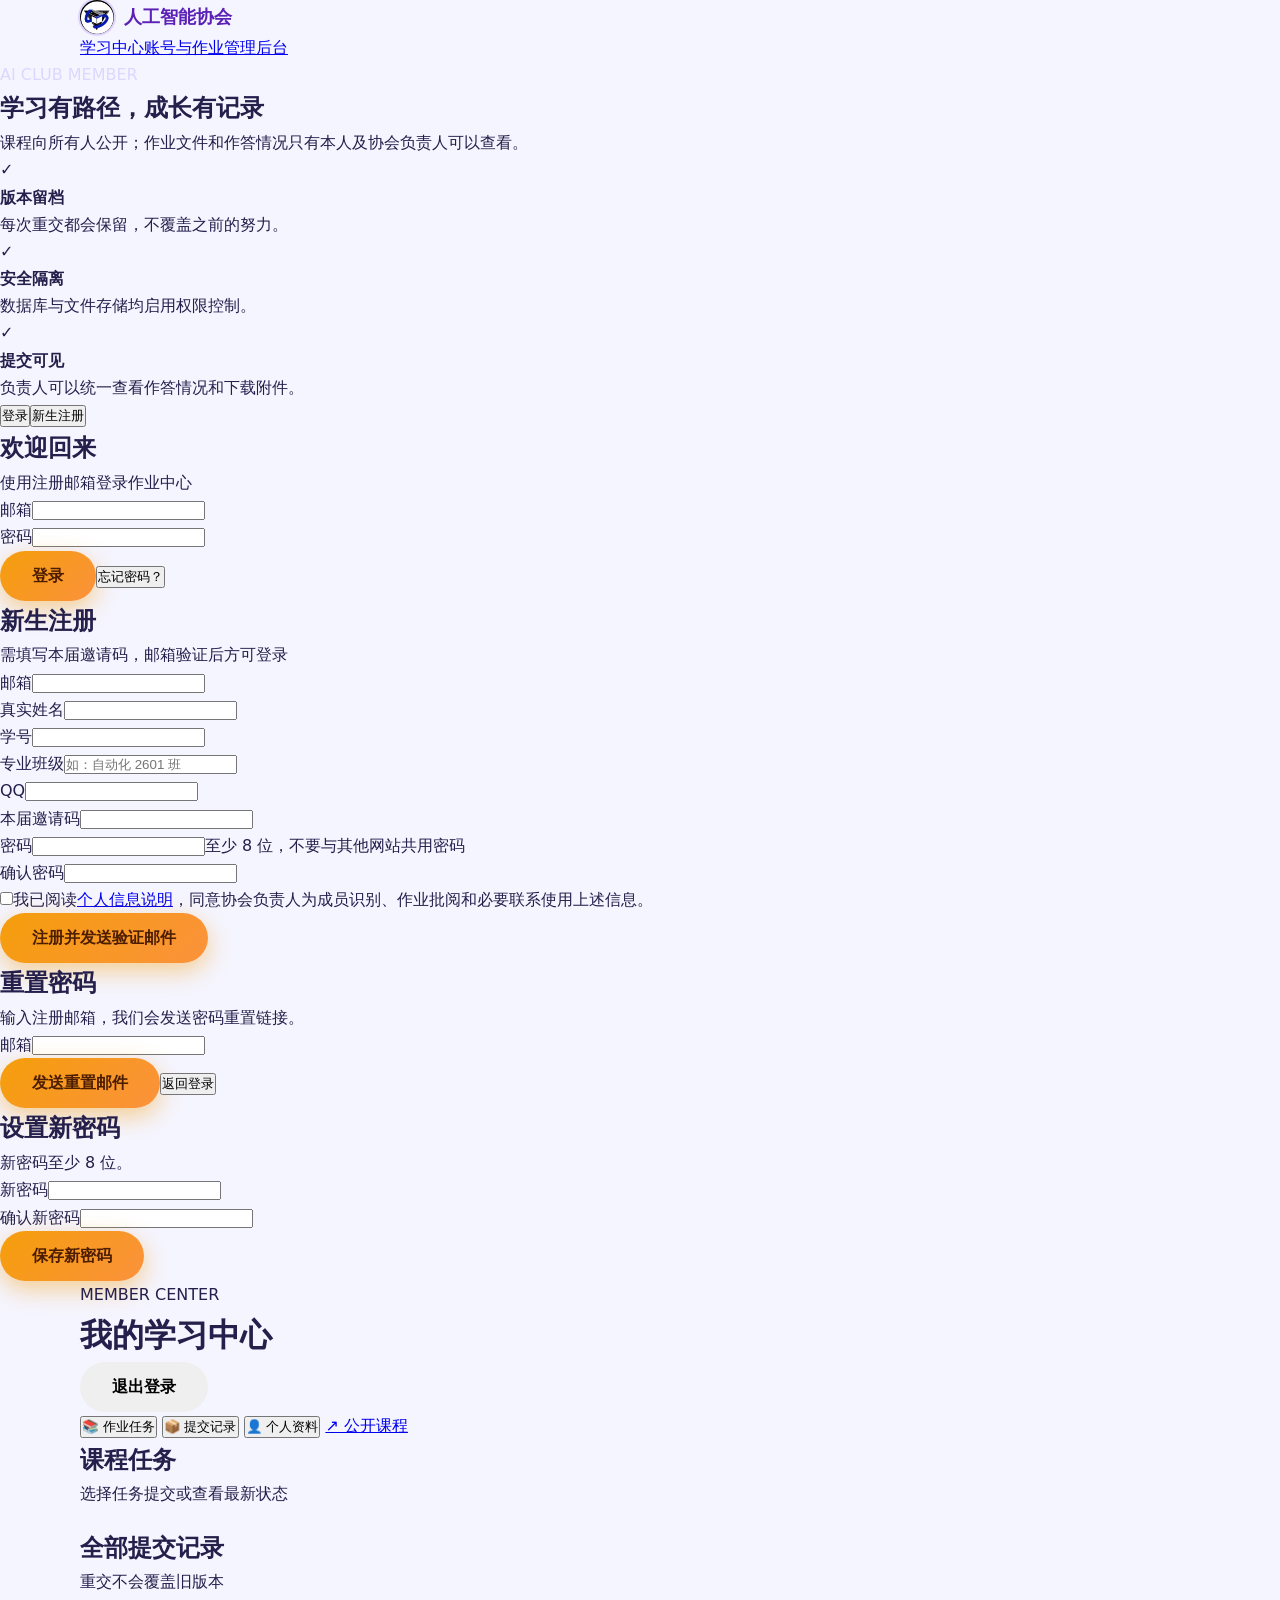
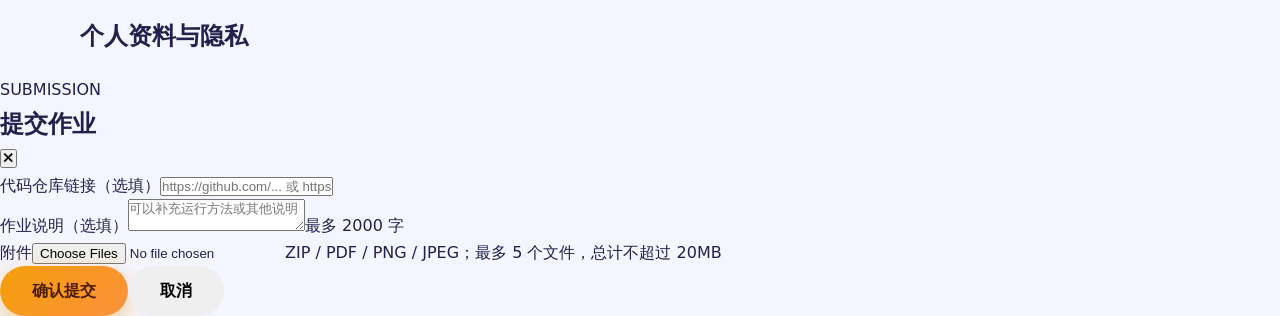
==== account.html @ e68cf1d3 "update account.html" ====
<!DOCTYPE html>
<html lang="zh-CN">
<head>
  <meta charset="UTF-8">
  <meta name="viewport" content="width=device-width, initial-scale=1.0">
  <title>账号与作业 · 人工智能协会</title>
  <meta name="description" content="人工智能协会新生注册与作业提交中心。">
  <link rel="icon" href="assets/favicon.png" type="image/png">
  <link rel="stylesheet" href="css/style.css">
  <link rel="stylesheet" href="css/portal.css">
</head>
<body class="portal-page">
  <header class="portal-nav">
    <div class="container portal-nav-inner">
      <a class="brand" href="index.html"><img class="brand-logo" src="assets/logo.jpg" alt="人工智能协会会徽"><span class="brand-name">人工智能协会</span></a>
      <nav class="portal-nav-actions" aria-label="主要导航"><a href="learn.html">学习中心</a><a class="active" href="account.html">账号与作业</a><a id="adminLink" class="hidden" href="admin.html">管理后台</a></nav>
    </div>
  </header>

  <div class="container"><div id="globalNotice" class="notice setup-banner hidden" role="status"></div></div>

  <main id="authView">
    <section class="portal-card auth-shell">
      <div class="auth-aside">
        <span class="eyebrow" style="color:#ddd6fe">AI CLUB MEMBER</span>
        <h1>学习有路径，成长有记录</h1>
        <p>课程向所有人公开；作业文件和作答情况只有本人及协会负责人可以查看。</p>
        <div class="auth-points">
          <div class="auth-point"><span>✓</span><div><strong>版本留档</strong><p class="small">每次重交都会保留，不覆盖之前的努力。</p></div></div>
          <div class="auth-point"><span>✓</span><div><strong>安全隔离</strong><p class="small">数据库与文件存储均启用权限控制。</p></div></div>
          <div class="auth-point"><span>✓</span><div><strong>提交可见</strong><p class="small">负责人可以统一查看作答情况和下载附件。</p></div></div>
        </div>
      </div>
      <div class="auth-panel">
        <div class="tab-list" id="authTabs"><button type="button" data-auth-tab="login" class="active">登录</button><button type="button" data-auth-tab="register">新生注册</button></div>

        <form id="loginForm" class="stack">
          <div><h2>欢迎回来</h2><p class="muted small">使用注册邮箱登录作业中心</p></div>
          <div class="field"><label for="loginEmail">邮箱</label><input id="loginEmail" name="email" type="email" autocomplete="email" required></div>
          <div class="field"><label for="loginPassword">密码</label><input id="loginPassword" name="password" type="password" autocomplete="current-password" minlength="8" required></div>
          <div id="loginMessage" class="notice hidden" role="status"></div>
          <div class="form-actions"><button class="btn btn-primary btn-lg" type="submit">登录</button><button class="text-button" id="forgotButton" type="button">忘记密码？</button></div>
        </form>

        <form id="registerForm" class="stack hidden">
          <div><h2>新生注册</h2><p class="muted small">需填写本届邀请码，邮箱验证后方可登录</p></div>
          <div class="form-grid">
            <div class="field"><label for="regEmail">邮箱</label><input id="regEmail" name="email" type="email" autocomplete="email" maxlength="254" required></div>
            <div class="field"><label for="regName">真实姓名</label><input id="regName" name="fullName" maxlength="50" autocomplete="name" required></div>
            <div class="field"><label for="regStudentId">学号</label><input id="regStudentId" name="studentId" maxlength="30" inputmode="numeric" required></div>
            <div class="field"><label for="regMajor">专业班级</label><input id="regMajor" name="majorClass" maxlength="80" placeholder="如：自动化 2601 班" required></div>
            <div class="field"><label for="regQQ">QQ</label><input id="regQQ" name="qq" inputmode="numeric" pattern="[1-9][0-9]{4,11}" maxlength="12" required></div>
            <div class="field"><label for="regInvite">本届邀请码</label><input id="regInvite" name="inviteCode" type="password" maxlength="64" autocomplete="off" required></div>
            <div class="field"><label for="regPassword">密码</label><input id="regPassword" name="password" type="password" minlength="8" maxlength="72" autocomplete="new-password" required><span class="field-help">至少 8 位，不要与其他网站共用密码</span></div>
            <div class="field"><label for="regPasswordConfirm">确认密码</label><input id="regPasswordConfirm" name="passwordConfirm" type="password" minlength="8" maxlength="72" autocomplete="new-password" required></div>
            <label class="check-row field full"><input name="privacyAccepted" type="checkbox" required><span>我已阅读<a href="privacy.html" target="_blank">个人信息说明</a>，同意协会负责人为成员识别、作业批阅和必要联系使用上述信息。</span></label>
          </div>
          <div id="registerMessage" class="notice hidden" role="status"></div>
          <div class="form-actions"><button class="btn btn-primary btn-lg" type="submit">注册并发送验证邮件</button></div>
        </form>

        <form id="recoverForm" class="stack hidden">
          <div><h2>重置密码</h2><p class="muted small">输入注册邮箱，我们会发送密码重置链接。</p></div>
          <div class="field"><label for="recoverEmail">邮箱</label><input id="recoverEmail" name="email" type="email" autocomplete="email" required></div>
          <div id="recoverMessage" class="notice hidden" role="status"></div>
          <div class="form-actions"><button class="btn btn-primary btn-lg" type="submit">发送重置邮件</button><button class="text-button" data-back-login type="button">返回登录</button></div>
        </form>

        <form id="newPasswordForm" class="stack hidden">
          <div><h2>设置新密码</h2><p class="muted small">新密码至少 8 位。</p></div>
          <div class="field"><label for="newPassword">新密码</label><input id="newPassword" name="password" type="password" minlength="8" maxlength="72" autocomplete="new-password" required></div>
          <div class="field"><label for="newPasswordConfirm">确认新密码</label><input id="newPasswordConfirm" name="passwordConfirm" type="password" minlength="8" maxlength="72" autocomplete="new-password" required></div>
          <div id="newPasswordMessage" class="notice hidden" role="status"></div>
          <button class="btn btn-primary btn-lg" type="submit">保存新密码</button>
        </form>
      </div>
    </section>
  </main>

  <main id="dashboardView" class="portal-main hidden">
    <div class="container">
      <div class="dashboard-head split"><div><span class="eyebrow">MEMBER CENTER</span><h1 id="welcomeTitle">我的学习中心</h1><p class="muted" id="profileSummary"></p></div><button id="signOutButton" class="btn btn-outline btn-lg" type="button">退出登录</button></div>
      <div class="dashboard-layout">
        <nav class="portal-card dashboard-menu" id="dashboardMenu">
          <button class="active" type="button" data-panel="tasks">📚 作业任务</button>
          <button type="button" data-panel="submissions">📦 提交记录</button>
          <button type="button" data-panel="profile">👤 个人资料</button>
          <a href="learn.html">↗ 公开课程</a>
        </nav>
        <div>
          <section id="tasksPanel" data-dashboard-panel class="stack">
            <div class="stat-grid" id="studentStats"></div>
            <div class="portal-card portal-card-pad"><div class="split"><div><h2>课程任务</h2><p class="muted small">选择任务提交或查看最新状态</p></div></div><div id="taskList" class="task-list" style="margin-top:20px"></div></div>
          </section>
          <section id="submissionsPanel" data-dashboard-panel class="portal-card portal-card-pad hidden"><h2>全部提交记录</h2><p class="muted small">重交不会覆盖旧版本</p><div id="submissionList" class="submission-list" style="margin-top:20px"></div></section>
          <section id="profilePanel" data-dashboard-panel class="portal-card portal-card-pad hidden"><h2>个人资料与隐私</h2><div id="profileDetails" class="stack" style="margin-top:20px"></div></section>
        </div>
      </div>
    </div>
  </main>

  <div id="submitModal" class="modal-backdrop hidden" role="dialog" aria-modal="true" aria-labelledby="submitModalTitle">
    <form id="submissionForm" class="modal">
      <div class="modal-head"><div><span class="eyebrow">SUBMISSION</span><h2 id="submitModalTitle">提交作业</h2><p id="submitModalDescription" class="muted small"></p></div><button class="icon-button" type="button" data-close-modal aria-label="关闭">✕</button></div>
      <div class="stack">
        <div class="field"><label for="repositoryUrl">代码仓库链接（选填）</label><input id="repositoryUrl" name="repositoryUrl" type="url" maxlength="500" placeholder="https://github.com/... 或 https://gitee.com/..."></div>
        <div class="field"><label for="submissionDescription">作业说明（选填）</label><textarea id="submissionDescription" name="description" maxlength="2000" placeholder="可以补充运行方法或其他说明"></textarea><span class="field-help">最多 2000 字</span></div>
        <div class="field"><label for="submissionFiles">附件</label><input id="submissionFiles" name="files" type="file" accept=".zip,.pdf,.png,.jpg,.jpeg,application/zip,application/pdf,image/png,image/jpeg" multiple required><span class="field-help">ZIP / PDF / PNG / JPEG；最多 5 个文件，总计不超过 20MB</span></div>
        <div id="fileSummary" class="muted small"></div>
        <div id="submissionMessage" class="notice hidden" role="status"></div>
        <div class="form-actions"><button id="submitHomeworkButton" class="btn btn-primary btn-lg" type="submit">确认提交</button><button class="btn btn-outline btn-lg" type="button" data-close-modal>取消</button></div>
      </div>
    </form>
  </div>

  <script src="js/supabase-config.js"></script>
  <script src="js/supabase-api.js"></script>
  <script src="js/course-content.js"></script>
  <script src="js/account.js"></script>
</body>
</html>
---- css/style.css ----
/* ============ 主题变量 ============ */
:root {
  --c-bg: #f5f5ff;
  --c-primary: #7c3aed;
  --c-primary-deep: #5b21b6;
  --c-accent: #4f46e5;
  --c-text: #241f4b;
  --c-text-light: #6f6c96;
  --grad-main: linear-gradient(135deg, #4f46e5 0%, #7c3aed 55%, #a855f7 100%);
  --grad-deep: linear-gradient(140deg, #312e81 0%, #4c1d95 50%, #6d28d9 100%);
  --radius: 18px;
  --shadow-card: 0 8px 30px rgba(76, 29, 149, 0.10);
  --shadow-card-hover: 0 16px 40px rgba(76, 29, 149, 0.18);
}

* { margin: 0; padding: 0; box-sizing: border-box; }

html {
  scroll-behavior: smooth;
  -webkit-text-size-adjust: 100%;
}

body {
  font-family: "PingFang SC", "Microsoft YaHei", "Noto Sans SC", system-ui, -apple-system, sans-serif;
  color: var(--c-text);
  background: var(--c-bg);
  line-height: 1.7;
  overflow-x: hidden;
}

img { max-width: 100%; display: block; }

.container {
  width: min(1120px, 92%);
  margin: 0 auto;
}

section { scroll-margin-top: 72px; }

/* ============ 导航栏 ============ */
.navbar {
  position: sticky;
  top: 0;
  z-index: 100;
  background: rgba(255, 255, 255, 0.82);
  backdrop-filter: blur(14px);
  -webkit-backdrop-filter: blur(14px);
  transition: box-shadow 0.3s ease;
}

.navbar.scrolled {
  box-shadow: 0 2px 20px rgba(49, 46, 129, 0.12);
}

.nav-inner {
  display: flex;
  align-items: center;
  justify-content: space-between;
  height: 64px;
}

.brand {
  display: flex;
  align-items: center;
  gap: 10px;
  text-decoration: none;
  color: var(--c-primary-deep);
  font-weight: 800;
  font-size: 1.15rem;
}

.brand-logo {
  width: 34px; height: 34px;
  border-radius: 50%;
  box-shadow: 0 0 0 2px rgba(124, 58, 237, 0.18);
  object-fit: cover;
}

.nav-links {
  display: flex;
  align-items: center;
  gap: 28px;
}

.nav-links a {
  text-decoration: none;
  color: var(--c-text-light);
  font-size: 0.95rem;
  font-weight: 600;
  transition: color 0.2s ease;
}

.nav-links a:hover { color: var(--c-primary); }

.nav-cta {
  background: var(--grad-main);
  color: #fff !important;
  padding: 8px 20px;
  border-radius: 999px;
  box-shadow: 0 4px 14px rgba(124, 58, 237, 0.35);
}

.nav-cta:hover { opacity: 0.9; }

/* ============ 首屏 Hero ============ */
.hero {
  position: relative;
  background: var(--grad-deep);
  color: #fff;
  padding: 96px 0 110px;
  overflow: hidden;
}

.hero-bg { position: absolute; inset: 0; pointer-events: none; }

.glow {
  position: absolute;
  border-radius: 50%;
  filter: blur(90px);
  opacity: 0.55;
}

.glow-1 {
  width: 480px; height: 480px;
  background: #7c3aed;
  top: -140px; right: -100px;
  animation: drift 9s ease-in-out infinite alternate;
}

.glow-2 {
  width: 420px; height: 420px;
  background: #4338ca;
  bottom: -180px; left: -120px;
  animation: drift 11s ease-in-out infinite alternate-reverse;
}

@keyframes drift {
  from { transform: translate(0, 0) scale(1); }
  to   { transform: translate(40px, 30px) scale(1.12); }
}

.grid-overlay {
  position: absolute;
  inset: 0;
  background-image:
    linear-gradient(rgba(255, 255, 255, 0.05) 1px, transparent 1px),
    linear-gradient(90deg, rgba(255, 255, 255, 0.05) 1px, transparent 1px);
  background-size: 44px 44px;
  mask-image: radial-gradient(ellipse at center, black 30%, transparent 75%);
  -webkit-mask-image: radial-gradient(ellipse at center, black 30%, transparent 75%);
}

.hero-inner {
  position: relative;
  display: grid;
  grid-template-columns: 1.25fr 1fr;
  gap: 48px;
  align-items: center;
}

.hero-badge {
  display: inline-block;
  padding: 7px 18px;
  border-radius: 999px;
  background: rgba(255, 255, 255, 0.14);
  border: 1px solid rgba(255, 255, 255, 0.28);
  font-size: 0.9rem;
  font-weight: 600;
  letter-spacing: 0.5px;
  margin-bottom: 22px;
  backdrop-filter: blur(6px);
}

.hero h1 {
  font-size: clamp(2.6rem, 6vw, 4rem);
  font-weight: 900;
  letter-spacing: 2px;
  line-height: 1.2;
  background: linear-gradient(90deg, #ffffff 30%, #d8c8ff 100%);
  -webkit-background-clip: text;
  background-clip: text;
  -webkit-text-fill-color: transparent;
}

.hero-slogan {
  font-size: clamp(1.15rem, 2.6vw, 1.5rem);
  font-weight: 700;
  color: #cabfff;
  margin: 14px 0 18px;
}

.hero-desc {
  color: rgba(255, 255, 255, 0.82);
  max-width: 34em;
  margin-bottom: 30px;
}

.hero-actions {
  display: flex;
  flex-wrap: wrap;
  gap: 14px;
  margin-bottom: 26px;
}

.hero-tags {
  display: flex;
  flex-wrap: wrap;
  gap: 10px;
}

.hero-tags span {
  font-size: 0.82rem;
  font-weight: 600;
  color: rgba(255, 255, 255, 0.85);
  border: 1px solid rgba(255, 255, 255, 0.25);
  padding: 4px 14px;
  border-radius: 999px;
  background: rgba(255, 255, 255, 0.08);
}

/* ============ 按钮 ============ */
.btn {
  display: inline-block;
  text-decoration: none;
  border: none;
  cursor: pointer;
  font-family: inherit;
  font-weight: 700;
  border-radius: 999px;
  transition: transform 0.2s ease, box-shadow 0.2s ease, opacity 0.2s ease;
}

.btn:hover { transform: translateY(-2px); }
.btn:active { transform: translateY(0); }

.btn-lg { padding: 14px 32px; font-size: 1.02rem; }

.btn-primary {
  background: linear-gradient(135deg, #f59e0b, #fb923c);
  color: #4c1d00;
  box-shadow: 0 8px 24px rgba(245, 158, 11, 0.45);
}

.btn-primary:hover { box-shadow: 0 12px 30px rgba(245, 158, 11, 0.55); }

.btn-ghost {
  background: rgba(255, 255, 255, 0.10);
  color: #fff;
  border: 1px solid rgba(255, 255, 255, 0.35);
  backdrop-filter: blur(6px);
}

.btn-ghost:hover { background: rgba(255, 255, 255, 0.18); }

.btn-light {
  background: #fff;
  color: var(--c-primary-deep);
  box-shadow: 0 8px 24px rgba(0, 0, 0, 0.18);
}

/* ============ Hero 视觉装饰 ============ */
.hero-visual {
  position: relative;
  height: 360px;
}

.orbit-ring {
  position: absolute;
  border: 1px dashed rgba(255, 255, 255, 0.22);
  border-radius: 50%;
  top: 50%; left: 50%;
  transform: translate(-50%, -50%);
}

.ring-1 { width: 300px; height: 300px; animation: spin 40s linear infinite; }
.ring-2 { width: 200px; height: 200px; animation: spin 28s linear infinite reverse; }

@keyframes spin { to { transform: translate(-50%, -50%) rotate(360deg); } }

.core-badge {
  position: absolute;
  top: 50%; left: 50%;
  transform: translate(-50%, -50%);
  width: 108px; height: 108px;
  border-radius: 30px;
  background: rgba(255, 255, 255, 0.12);
  border: 1px solid rgba(255, 255, 255, 0.30);
  backdrop-filter: blur(8px);
  display: flex;
  flex-direction: column;
  align-items: center;
  justify-content: center;
  font-size: 2.4rem;
  animation: pulse 3.5s ease-in-out infinite;
}

.core-badge img {
  width: 78px; height: 78px;
  border-radius: 50%;
  object-fit: cover;
  box-shadow: 0 4px 16px rgba(0, 0, 0, 0.25);
}

@keyframes pulse {
  0%, 100% { transform: translate(-50%, -50%) scale(1); }
  50%      { transform: translate(-50%, -50%) scale(1.06); }
}

.float-card {
  position: absolute;
  padding: 12px 22px;
  border-radius: 16px;
  background: rgba(255, 255, 255, 0.16);
  border: 1px solid rgba(255, 255, 255, 0.32);
  backdrop-filter: blur(10px);
  color: #fff;
  font-weight: 700;
  font-size: 1rem;
  white-space: nowrap;
  box-shadow: 0 8px 24px rgba(0, 0, 0, 0.18);
  animation: floaty 5s ease-in-out infinite;
}

.fc-1 { top: 6%;  left: 12%; animation-delay: 0s; }
.fc-2 { top: 32%; right: 0;  animation-delay: 1.2s; }
.fc-3 { bottom: 8%; left: 6%; animation-delay: 2.4s; }
.fc-4 { bottom: 24%; right: 14%; animation-delay: 3.1s; }

@keyframes floaty {
  0%, 100% { transform: translateY(0); }
  50%      { transform: translateY(-14px); }
}

/* ============ 通用区块 ============ */
.section { padding: 90px 0; }
.section-alt { background: #ecebff; }

.section-head {
  text-align: center;
  margin-bottom: 56px;
}

.section-head h2 {
  font-size: clamp(1.7rem, 4vw, 2.3rem);
  font-weight: 900;
  background: var(--grad-main);
  -webkit-background-clip: text;
  background-clip: text;
  -webkit-text-fill-color: transparent;
  display: inline-block;
}

.section-head p {
  color: var(--c-text-light);
  margin-top: 10px;
  font-size: 1.05rem;
}

/* ============ 方向卡片 ============ */
.grid-4 {
  display: grid;
  grid-template-columns: repeat(4, 1fr);
  gap: 26px;
}

.dir-card {
  background: #fff;
  border-radius: var(--radius);
  padding: 34px 26px;
  box-shadow: var(--shadow-card);
  border: 1px solid rgba(124, 58, 237, 0.08);
  transition: transform 0.25s ease, box-shadow 0.25s ease;
}

.dir-card:hover {
  transform: translateY(-8px);
  box-shadow: var(--shadow-card-hover);
}

.dir-icon {
  width: 64px; height: 64px;
  border-radius: 18px;
  background: linear-gradient(135deg, rgba(79, 70, 229, 0.12), rgba(168, 85, 247, 0.16));
  display: flex;
  align-items: center;
  justify-content: center;
  font-size: 1.9rem;
  margin-bottom: 20px;
}

.dir-card h3 { font-size: 1.25rem; font-weight: 800; }

.dir-en {
  font-size: 0.8rem;
  color: var(--c-primary);
  font-weight: 700;
  letter-spacing: 1px;
  text-transform: uppercase;
  margin: 2px 0 14px;
}

.dir-tags {
  list-style: none;
  display: flex;
  flex-wrap: wrap;
  gap: 8px;
  margin-bottom: 16px;
}

.dir-tags li {
  font-size: 0.82rem;
  font-weight: 600;
  color: var(--c-primary-deep);
  background: #f1ecff;
  padding: 4px 12px;
  border-radius: 999px;
}

.dir-desc { font-size: 0.92rem; color: var(--c-text-light); }

/* ============ 收获卡片 ============ */
.grid-3 {
  display: grid;
  grid-template-columns: repeat(3, 1fr);
  gap: 26px;
}

.benefit-card {
  background: #fff;
  border-radius: var(--radius);
  padding: 38px 30px;
  text-align: center;
  box-shadow: var(--shadow-card);
  border: 1px solid rgba(124, 58, 237, 0.08);
  transition: transform 0.25s ease, box-shadow 0.25s ease;
}

.benefit-card:hover {
  transform: translateY(-8px);
  box-shadow: var(--shadow-card-hover);
}

.benefit-icon {
  font-size: 2.6rem;
  margin-bottom: 16px;
}

.benefit-card h3 { font-size: 1.2rem; font-weight: 800; margin-bottom: 10px; }
.benefit-card p { color: var(--c-text-light); font-size: 0.95rem; }

/* ============ 海报 ============ */
.poster-wrap {
  display: block;
  width: min(400px, 88%);
  margin: 0 auto;
  border-radius: var(--radius);
  overflow: hidden;
  box-shadow: 0 20px 60px rgba(76, 29, 149, 0.25);
  transition: transform 0.25s ease;
}

.poster-wrap:hover { transform: scale(1.02) rotate(0.5deg); }

/* ============ 加入我们 ============ */
.join {
  background: var(--grad-deep);
  color: #fff;
  text-align: center;
  position: relative;
  overflow: hidden;
}

.join::before {
  content: "";
  position: absolute;
  width: 400px; height: 400px;
  border-radius: 50%;
  background: #7c3aed;
  filter: blur(100px);
  opacity: 0.5;
  top: -160px; left: -100px;
}

.join-inner { position: relative; }

.join h2 {
  font-size: clamp(1.8rem, 4vw, 2.5rem);
  font-weight: 900;
  margin-bottom: 12px;
}

.join-sub { color: rgba(255, 255, 255, 0.8); margin-bottom: 36px; }

.qq-box {
  display: inline-flex;
  flex-direction: column;
  align-items: center;
  gap: 10px;
  background: rgba(255, 255, 255, 0.10);
  border: 1px solid rgba(255, 255, 255, 0.25);
  backdrop-filter: blur(10px);
  border-radius: 24px;
  padding: 34px 60px;
}

.qq-label {
  font-size: 0.9rem;
  font-weight: 600;
  color: rgba(255, 255, 255, 0.75);
  letter-spacing: 2px;
}

.qq-number {
  font-size: clamp(2.2rem, 6vw, 3.2rem);
  font-weight: 900;
  letter-spacing: 6px;
  font-family: "Segoe UI", "PingFang SC", monospace, sans-serif;
}

.join-tip {
  margin-top: 30px;
  color: rgba(255, 255, 255, 0.75);
  font-size: 0.95rem;
}

/* ============ 页脚 ============ */
.footer {
  background: #1e1b4b;
  color: rgba(255, 255, 255, 0.85);
  text-align: center;
  padding: 36px 0;
  font-weight: 600;
}

.footer-logo {
  width: 56px; height: 56px;
  border-radius: 50%;
  margin: 0 auto 14px;
  object-fit: cover;
  box-shadow: 0 0 0 3px rgba(255, 255, 255, 0.22);
}

.footer-sub {
  color: rgba(255, 255, 255, 0.45);
  font-size: 0.85rem;
  font-weight: 400;
  margin-top: 6px;
}

/* ============ 滚动渐入动画 ============ */
.reveal {
  opacity: 0;
  transform: translateY(26px);
  transition: opacity 0.7s ease, transform 0.7s ease;
}

.reveal.visible {
  opacity: 1;
  transform: translateY(0);
}

/* ============ 响应式 ============ */
@media (max-width: 960px) {
  .grid-4 { grid-template-columns: repeat(2, 1fr); }
  .hero-inner { grid-template-columns: 1fr; }
  .hero-visual { display: none; }
  .nav-links { gap: 18px; }
  .nav-links a:not(.nav-cta) { display: none; }
}

@media (max-width: 600px) {
  .section { padding: 64px 0; }
  .hero { padding: 64px 0 76px; }
  .grid-4 { grid-template-columns: 1fr; }
  .grid-3 { grid-template-columns: 1fr; }
  .btn-lg { padding: 13px 24px; font-size: 0.95rem; }
  .hero-actions .btn { width: 100%; text-align: center; }
  .qq-box { padding: 26px 34px; width: 100%; }
  .brand-name { font-size: 1rem; }
}

/* 无 JS 或用户偏好减少动画时的兜底 */
@media (prefers-reduced-motion: reduce) {
  * { animation: none !important; transition: none !important; }
  .reveal { opacity: 1; transform: none; }
}

.no-js .reveal { opacity: 1; transform: none; }
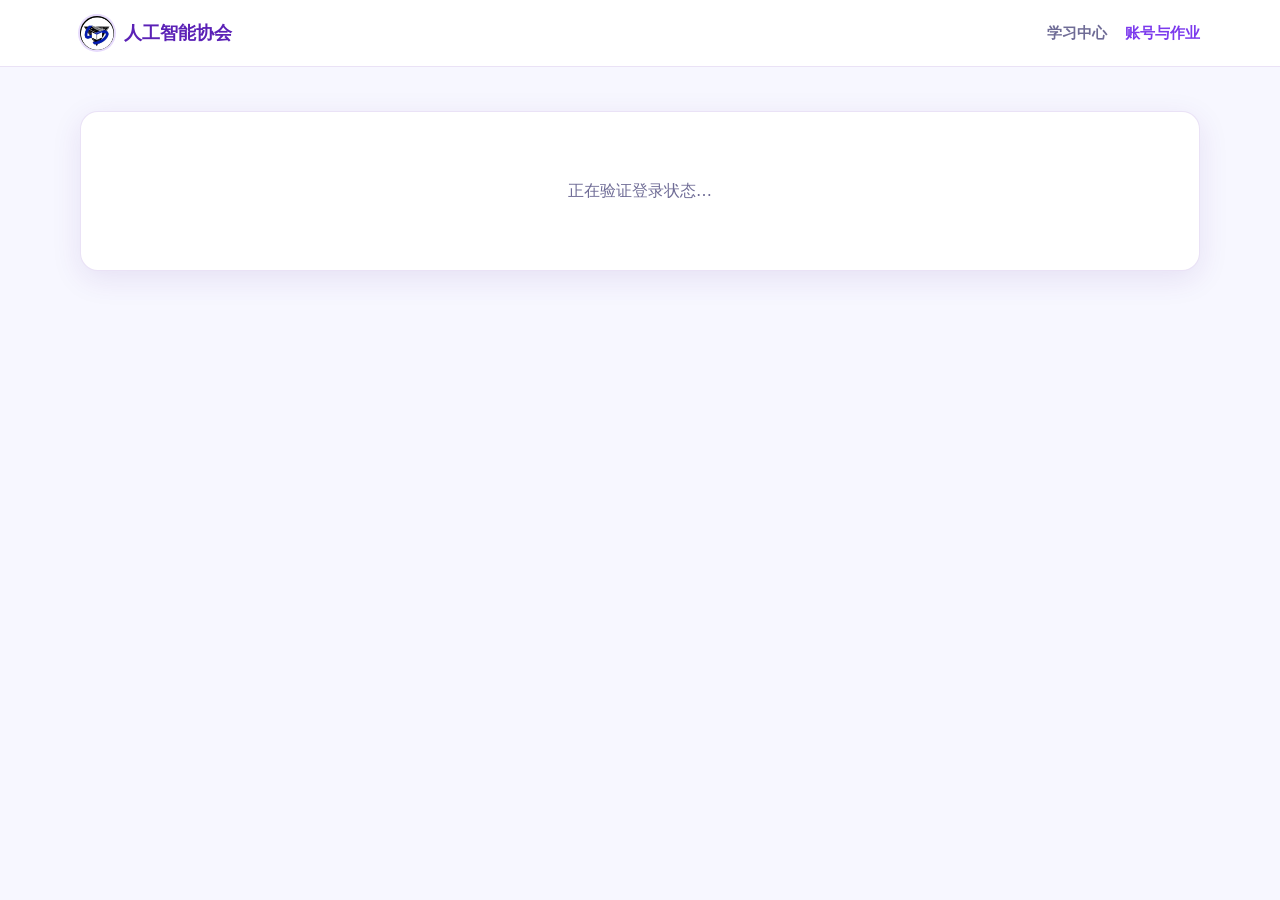
==== commit 9531185f: "update account.html" ====
--- a/account.html
+++ b/account.html
@@ -19,7 +19,11 @@
 
   <div class="container"><div id="globalNotice" class="notice setup-banner hidden" role="status"></div></div>
 
-  <main id="authView">
+  <main id="authCheckingView" class="portal-main">
+    <div class="container"><div class="portal-card loading">正在验证登录状态…</div></div>
+  </main>
+
+  <main id="authView" class="hidden">
     <section class="portal-card auth-shell">
       <div class="auth-aside">
         <span class="eyebrow" style="color:#ddd6fe">AI CLUB MEMBER</span>
@@ -43,7 +47,7 @@
         </form>
 
         <form id="registerForm" class="stack hidden">
-          <div><h2>新生注册</h2><p class="muted small">需填写本届邀请码，邮箱验证后方可登录</p></div>
+          <div><h2>新生注册</h2><p class="muted small">填写本届邀请码，注册成功后可直接进入作业中心</p></div>
           <div class="form-grid">
             <div class="field"><label for="regEmail">邮箱</label><input id="regEmail" name="email" type="email" autocomplete="email" maxlength="254" required></div>
             <div class="field"><label for="regName">真实姓名</label><input id="regName" name="fullName" maxlength="50" autocomplete="name" required></div>
@@ -56,7 +60,7 @@
             <label class="check-row field full"><input name="privacyAccepted" type="checkbox" required><span>我已阅读<a href="privacy.html" target="_blank">个人信息说明</a>，同意协会负责人为成员识别、作业批阅和必要联系使用上述信息。</span></label>
           </div>
           <div id="registerMessage" class="notice hidden" role="status"></div>
-          <div class="form-actions"><button class="btn btn-primary btn-lg" type="submit">注册并发送验证邮件</button></div>
+          <div class="form-actions"><button class="btn btn-primary btn-lg" type="submit">注册并进入作业中心</button></div>
         </form>
 
         <form id="recoverForm" class="stack hidden">
--- a/css/style.css
+++ b/css/style.css
@@ -258,6 +258,82 @@
   box-shadow: 0 8px 24px rgba(0, 0, 0, 0.18);
 }
 
+.btn-outline {
+  color: var(--c-primary-deep);
+  background: #fff;
+  border: 1px solid rgba(124, 58, 237, 0.25);
+  box-shadow: var(--shadow-card);
+}
+
+/* ============ 新生学习入口 ============ */
+.learning-entry { background: #fff; }
+
+.learning-entry-inner {
+  display: grid;
+  grid-template-columns: 1.08fr 0.92fr;
+  align-items: center;
+  gap: 64px;
+}
+
+.eyebrow {
+  display: inline-block;
+  margin-bottom: 12px;
+  color: var(--c-primary);
+  font-size: 0.78rem;
+  font-weight: 900;
+  letter-spacing: 0.16em;
+}
+
+.learning-entry h2 {
+  font-size: clamp(1.8rem, 4vw, 2.65rem);
+  line-height: 1.3;
+  margin-bottom: 18px;
+}
+
+.learning-entry-copy > p {
+  color: var(--c-text-light);
+  max-width: 42em;
+  margin-bottom: 28px;
+}
+
+.learning-entry .hero-actions { margin-bottom: 0; }
+
+.learning-paths { display: grid; gap: 18px; }
+
+.learning-path {
+  display: grid;
+  grid-template-columns: auto 1fr auto;
+  align-items: center;
+  gap: 18px;
+  padding: 24px;
+  color: var(--c-text);
+  text-decoration: none;
+  background: #f8f7ff;
+  border: 1px solid rgba(124, 58, 237, 0.12);
+  border-radius: var(--radius);
+  box-shadow: var(--shadow-card);
+  transition: transform 0.2s ease, box-shadow 0.2s ease;
+}
+
+.learning-path:hover { transform: translateY(-4px); box-shadow: var(--shadow-card-hover); }
+.learning-path strong, .learning-path small { display: block; }
+.learning-path small { color: var(--c-text-light); margin-top: 3px; }
+.learning-path b { color: var(--c-primary); font-size: 1.35rem; }
+
+.learning-path-icon {
+  width: 56px;
+  height: 56px;
+  display: grid;
+  place-items: center;
+  border-radius: 16px;
+  color: #fff;
+  background: var(--grad-main);
+  font-size: 1.35rem;
+  font-weight: 900;
+}
+
+.learning-path-icon.stm32 { background: linear-gradient(135deg, #0891b2, #4f46e5); }
+
 /* ============ Hero 视觉装饰 ============ */
 .hero-visual {
   position: relative;
@@ -566,6 +642,7 @@
   .hero-visual { display: none; }
   .nav-links { gap: 18px; }
   .nav-links a:not(.nav-cta) { display: none; }
+  .learning-entry-inner { grid-template-columns: 1fr; gap: 36px; }
 }
 
 @media (max-width: 600px) {
--- a/css/portal.css
+++ b/css/portal.css
@@ -0,0 +1,171 @@
+/* 学习与作业系统共用样式 */
+:root {
+  --portal-border: rgba(91, 33, 182, 0.13);
+  --portal-success: #15803d;
+  --portal-warning: #b45309;
+  --portal-danger: #b91c1c;
+}
+
+body.portal-page { min-height: 100vh; background: #f7f7ff; }
+.portal-page button, .portal-page input, .portal-page textarea, .portal-page select { font: inherit; }
+.portal-page button:disabled { opacity: 0.58; cursor: not-allowed; transform: none; }
+
+.portal-nav { position: sticky; top: 0; z-index: 50; background: rgba(255,255,255,.92); border-bottom: 1px solid var(--portal-border); backdrop-filter: blur(14px); }
+.portal-nav-inner { min-height: 66px; display: flex; justify-content: space-between; align-items: center; gap: 18px; }
+.portal-nav-actions { display: flex; align-items: center; gap: 18px; }
+.portal-nav-actions a { color: var(--c-text-light); text-decoration: none; font-weight: 700; font-size: .92rem; }
+.portal-nav-actions a:hover, .portal-nav-actions a.active { color: var(--c-primary); }
+.portal-user { display: flex; align-items: center; gap: 10px; }
+.portal-user-email { max-width: 210px; color: var(--c-text-light); font-size: .84rem; overflow: hidden; text-overflow: ellipsis; white-space: nowrap; }
+
+.portal-hero { padding: 60px 0 48px; color: #fff; background: var(--grad-deep); position: relative; overflow: hidden; }
+.portal-hero::before { content: ""; position: absolute; width: 420px; height: 420px; right: -120px; top: -200px; border-radius: 50%; filter: blur(80px); background: #7c3aed; opacity: .75; }
+.portal-hero .container { position: relative; }
+.portal-hero h1 { font-size: clamp(2rem, 5vw, 3.2rem); line-height: 1.25; margin: 8px 0 12px; }
+.portal-hero p { color: rgba(255,255,255,.8); max-width: 52rem; }
+.breadcrumb { display: flex; flex-wrap: wrap; gap: 8px; align-items: center; font-size: .88rem; color: rgba(255,255,255,.7); }
+.breadcrumb a { color: #fff; text-decoration: none; }
+
+.portal-main { padding: 44px 0 80px; }
+.portal-grid { display: grid; grid-template-columns: 280px minmax(0,1fr); gap: 28px; align-items: start; }
+.portal-sidebar { position: sticky; top: 90px; display: grid; gap: 20px; }
+.portal-card { background: #fff; border: 1px solid var(--portal-border); border-radius: var(--radius); box-shadow: var(--shadow-card); }
+.portal-card-pad { padding: 28px; }
+.portal-card h2 { font-size: 1.35rem; line-height: 1.35; }
+.portal-card h3 { font-size: 1.05rem; }
+.muted { color: var(--c-text-light); }
+.small { font-size: .86rem; }
+.hidden { display: none !important; }
+.stack { display: grid; gap: 18px; }
+.cluster { display: flex; align-items: center; flex-wrap: wrap; gap: 12px; }
+.split { display: flex; align-items: center; justify-content: space-between; gap: 16px; }
+.divider { height: 1px; background: var(--portal-border); margin: 8px 0; }
+
+.notice { padding: 13px 16px; border-radius: 12px; background: #f1efff; color: var(--c-primary-deep); border: 1px solid rgba(124,58,237,.15); font-size: .91rem; }
+.notice.success { color: var(--portal-success); background: #f0fdf4; border-color: #bbf7d0; }
+.notice.warning { color: var(--portal-warning); background: #fffbeb; border-color: #fde68a; }
+.notice.error { color: var(--portal-danger); background: #fef2f2; border-color: #fecaca; }
+.setup-banner { margin: 24px auto 0; }
+
+.course-switcher { padding: 10px; }
+.course-switcher button { width: 100%; display: grid; grid-template-columns: auto 1fr; text-align: left; align-items: center; gap: 12px; padding: 14px; border: 0; border-radius: 12px; color: var(--c-text); background: transparent; cursor: pointer; }
+.course-switcher button:hover { background: #f6f3ff; }
+.course-switcher button.active { color: var(--c-primary-deep); background: #eee9ff; }
+.course-switcher .course-icon { width: 38px; height: 38px; display: grid; place-items: center; color: #fff; background: var(--grad-main); border-radius: 11px; font-weight: 900; }
+.course-switcher small { display: block; color: var(--c-text-light); font-size: .75rem; }
+.chapter-nav { padding: 10px; }
+.chapter-nav a { display: flex; gap: 10px; padding: 11px 13px; border-radius: 10px; color: var(--c-text-light); text-decoration: none; font-size: .89rem; }
+.chapter-nav a:hover, .chapter-nav a.active { color: var(--c-primary-deep); background: #f3f0ff; }
+.chapter-number { color: var(--c-primary); font-weight: 800; }
+
+.course-overview { padding: 30px; margin-bottom: 22px; background: linear-gradient(140deg,#fff,#f5f2ff); }
+.course-overview p { margin-top: 9px; color: var(--c-text-light); }
+.course-meta { display: flex; flex-wrap: wrap; gap: 9px; margin-top: 18px; }
+.chip { display: inline-flex; align-items: center; padding: 5px 11px; font-size: .78rem; font-weight: 700; border-radius: 999px; color: var(--c-primary-deep); background: #eee9ff; }
+
+.markdown-body { padding: 34px; overflow-wrap: anywhere; }
+.markdown-body > :first-child { margin-top: 0; }
+.markdown-body h1, .markdown-body h2, .markdown-body h3 { line-height: 1.35; margin: 1.6em 0 .6em; }
+.markdown-body h1 { font-size: 1.8rem; }
+.markdown-body h2 { font-size: 1.4rem; padding-bottom: .35em; border-bottom: 1px solid var(--portal-border); }
+.markdown-body h3 { font-size: 1.12rem; }
+.markdown-body p, .markdown-body ul, .markdown-body ol, .markdown-body blockquote { margin: .85em 0; }
+.markdown-body ul, .markdown-body ol { padding-left: 1.5em; }
+.markdown-body blockquote { color: var(--c-text-light); padding: .2em 1em; border-left: 4px solid #a78bfa; background: #faf9ff; }
+.markdown-body code { padding: .15em .4em; border-radius: 5px; color: #5b21b6; background: #f0edff; font-family: Consolas, Monaco, monospace; font-size: .9em; }
+.markdown-body pre { padding: 18px; border-radius: 13px; color: #e2e8f0; background: #1e1b4b; overflow-x: auto; }
+.markdown-body pre code { color: inherit; background: none; padding: 0; }
+.markdown-body a { color: var(--c-primary); }
+
+.assignment-callout { margin-top: 22px; padding: 24px; border: 1px solid #fed7aa; border-radius: var(--radius); background: #fffaf1; }
+.assignment-callout h3 { margin-bottom: 8px; color: #9a3412; }
+.assignment-callout .btn { margin-top: 16px; }
+
+.auth-shell { width: min(1040px,92%); margin: 52px auto 80px; display: grid; grid-template-columns: .85fr 1.15fr; overflow: hidden; }
+.auth-aside { padding: 48px; color: #fff; background: var(--grad-deep); }
+.auth-aside h1 { margin: 14px 0; font-size: 2.25rem; line-height: 1.25; }
+.auth-aside p { color: rgba(255,255,255,.76); }
+.auth-points { display: grid; gap: 14px; margin-top: 34px; }
+.auth-point { display: flex; gap: 12px; align-items: flex-start; }
+.auth-point span { width: 28px; height: 28px; flex: 0 0 auto; display: grid; place-items: center; border-radius: 9px; background: rgba(255,255,255,.14); }
+.auth-panel { padding: 38px 42px; background: #fff; }
+.tab-list { display: flex; border-bottom: 1px solid var(--portal-border); margin-bottom: 26px; }
+.tab-list button { flex: 1; padding: 12px; border: 0; border-bottom: 3px solid transparent; color: var(--c-text-light); font-weight: 800; background: none; cursor: pointer; }
+.tab-list button.active { color: var(--c-primary); border-bottom-color: var(--c-primary); }
+
+.form-grid { display: grid; grid-template-columns: repeat(2,minmax(0,1fr)); gap: 16px; }
+.field { display: grid; gap: 7px; }
+.field.full { grid-column: 1 / -1; }
+.field label { color: var(--c-text); font-size: .88rem; font-weight: 800; }
+.field input, .field textarea, .field select { width: 100%; min-width: 0; padding: 11px 13px; color: var(--c-text); background: #fff; border: 1px solid #d8d5e9; border-radius: 10px; outline: none; }
+.field textarea { min-height: 100px; resize: vertical; }
+.field input:focus, .field textarea:focus, .field select:focus { border-color: var(--c-primary); box-shadow: 0 0 0 3px rgba(124,58,237,.1); }
+.field-help { color: var(--c-text-light); font-size: .77rem; }
+.check-row { display: flex; align-items: flex-start; gap: 9px; font-size: .82rem; color: var(--c-text-light); }
+.check-row input { margin-top: 5px; }
+.form-actions { display: flex; align-items: center; flex-wrap: wrap; gap: 14px; }
+.text-button { padding: 0; color: var(--c-primary); border: 0; background: none; cursor: pointer; font-weight: 700; }
+
+.dashboard-head { margin-bottom: 28px; }
+.dashboard-head h1 { font-size: clamp(1.75rem,4vw,2.5rem); }
+.dashboard-layout { display: grid; grid-template-columns: 230px minmax(0,1fr); gap: 26px; align-items: start; }
+.dashboard-menu { position: sticky; top: 90px; padding: 10px; }
+.dashboard-menu button, .dashboard-menu a { width: 100%; display: flex; gap: 10px; align-items: center; padding: 12px 14px; color: var(--c-text-light); text-decoration: none; text-align: left; background: none; border: 0; border-radius: 10px; font-weight: 700; cursor: pointer; }
+.dashboard-menu button.active, .dashboard-menu button:hover, .dashboard-menu a:hover { color: var(--c-primary-deep); background: #f1edff; }
+.stat-grid { display: grid; grid-template-columns: repeat(3,1fr); gap: 16px; }
+.stat { padding: 20px; }
+.stat strong { display: block; font-size: 1.75rem; color: var(--c-primary-deep); }
+.stat span { color: var(--c-text-light); font-size: .85rem; }
+
+.task-list, .submission-list { display: grid; gap: 15px; }
+.task-card, .submission-card { padding: 22px; }
+.task-card h3, .submission-card h3 { margin-bottom: 4px; }
+.task-meta { display: flex; flex-wrap: wrap; gap: 8px; align-items: center; margin: 12px 0; }
+.status { display: inline-flex; padding: 4px 9px; border-radius: 999px; font-size: .75rem; font-weight: 800; }
+.status.attention { color: #991b1b; background: #fee2e2; }
+.status.submitted { color: #166534; background: #dcfce7; }
+.status.unsubmitted { color: #475569; background: #e2e8f0; }
+.feedback { padding: 13px; color: #4c1d95; background: #f5f3ff; border-left: 3px solid #8b5cf6; border-radius: 7px; margin-top: 12px; white-space: pre-wrap; }
+.file-list { display: grid; gap: 7px; margin-top: 12px; }
+.file-link { display: flex; align-items: center; justify-content: space-between; gap: 10px; color: var(--c-primary); text-decoration: none; font-size: .86rem; }
+
+.modal-backdrop { position: fixed; inset: 0; z-index: 200; display: grid; place-items: center; padding: 20px; background: rgba(30,27,75,.55); }
+.modal { width: min(640px,100%); max-height: calc(100vh - 40px); overflow-y: auto; padding: 28px; background: #fff; border-radius: 20px; box-shadow: 0 30px 80px rgba(30,27,75,.35); }
+.modal-head { display: flex; justify-content: space-between; align-items: start; gap: 16px; margin-bottom: 20px; }
+.icon-button { width: 34px; height: 34px; display: grid; place-items: center; border: 0; border-radius: 9px; background: #f1efff; cursor: pointer; }
+
+.admin-toolbar { display: grid; grid-template-columns: repeat(5,minmax(120px,1fr)); gap: 12px; padding: 20px; margin-bottom: 20px; }
+.admin-toolbar .field label { font-size: .75rem; }
+.admin-list { display: grid; gap: 14px; }
+.admin-row { display: grid; grid-template-columns: minmax(170px,1.2fr) minmax(160px,1fr) minmax(130px,.8fr) auto; align-items: center; gap: 16px; padding: 18px 20px; }
+.admin-row .student-name { font-weight: 900; }
+.admin-row .student-detail { color: var(--c-text-light); font-size: .8rem; }
+.invite-row { display: grid; grid-template-columns: 1fr auto; gap: 16px; align-items: center; padding: 16px 0; border-bottom: 1px solid var(--portal-border); }
+.invite-row:last-child { border: 0; }
+.privacy-copy h2 { margin: 1.3em 0 .45em; }
+.privacy-copy p, .privacy-copy li { color: var(--c-text-light); }
+.privacy-copy ul { padding-left: 1.4em; }
+
+.loading { min-height: 160px; display: grid; place-items: center; color: var(--c-text-light); }
+.empty { padding: 38px 24px; text-align: center; color: var(--c-text-light); }
+
+@media (max-width: 900px) {
+  .portal-grid, .dashboard-layout, .auth-shell { grid-template-columns: 1fr; }
+  .portal-sidebar, .dashboard-menu { position: static; }
+  .auth-aside { padding: 34px; }
+  .admin-toolbar { grid-template-columns: repeat(2,1fr); }
+  .admin-row { grid-template-columns: 1fr 1fr; }
+}
+
+@media (max-width: 620px) {
+  .portal-nav-inner { min-height: 60px; }
+  .portal-nav-actions > a:not(.active) { display: none; }
+  .portal-user-email { display: none; }
+  .portal-hero { padding: 42px 0 36px; }
+  .portal-main { padding-top: 28px; }
+  .portal-card-pad, .markdown-body { padding: 22px; }
+  .form-grid, .stat-grid, .admin-toolbar, .admin-row { grid-template-columns: 1fr; }
+  .auth-shell { margin-top: 24px; }
+  .auth-aside, .auth-panel { padding: 28px 22px; }
+  .admin-row { align-items: start; }
+}
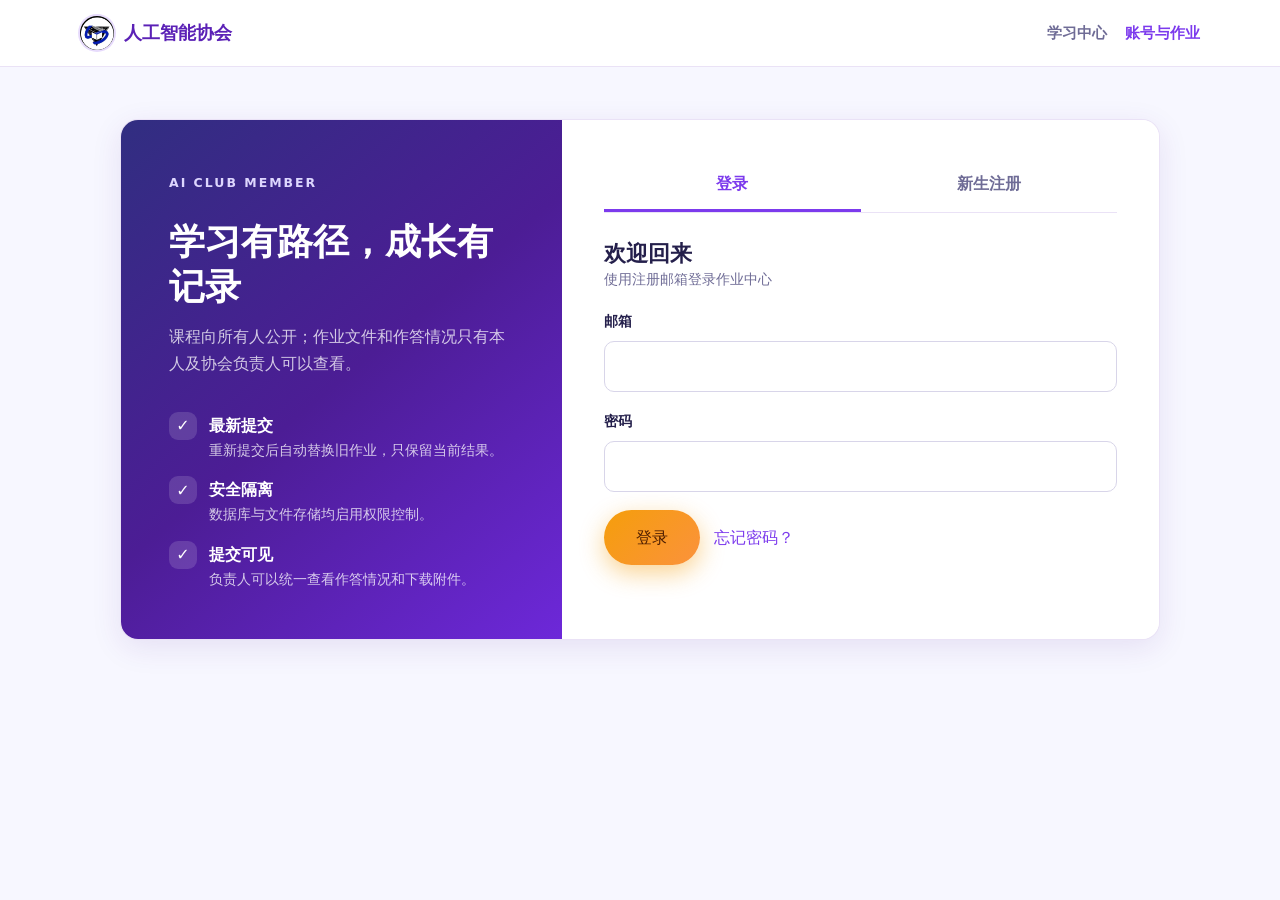
==== commit 3e1c9afe: "update account.html" ====
--- a/account.html
+++ b/account.html
@@ -30,7 +30,7 @@
         <h1>学习有路径，成长有记录</h1>
         <p>课程向所有人公开；作业文件和作答情况只有本人及协会负责人可以查看。</p>
         <div class="auth-points">
-          <div class="auth-point"><span>✓</span><div><strong>版本留档</strong><p class="small">每次重交都会保留，不覆盖之前的努力。</p></div></div>
+          <div class="auth-point"><span>✓</span><div><strong>最新提交</strong><p class="small">重新提交后自动替换旧作业，只保留当前结果。</p></div></div>
           <div class="auth-point"><span>✓</span><div><strong>安全隔离</strong><p class="small">数据库与文件存储均启用权限控制。</p></div></div>
           <div class="auth-point"><span>✓</span><div><strong>提交可见</strong><p class="small">负责人可以统一查看作答情况和下载附件。</p></div></div>
         </div>
@@ -96,7 +96,7 @@
             <div class="stat-grid" id="studentStats"></div>
             <div class="portal-card portal-card-pad"><div class="split"><div><h2>课程任务</h2><p class="muted small">选择任务提交或查看最新状态</p></div></div><div id="taskList" class="task-list" style="margin-top:20px"></div></div>
           </section>
-          <section id="submissionsPanel" data-dashboard-panel class="portal-card portal-card-pad hidden"><h2>全部提交记录</h2><p class="muted small">重交不会覆盖旧版本</p><div id="submissionList" class="submission-list" style="margin-top:20px"></div></section>
+          <section id="submissionsPanel" data-dashboard-panel class="portal-card portal-card-pad hidden"><h2>当前提交记录</h2><p class="muted small">每个任务只保留最新一次提交</p><div id="submissionList" class="submission-list" style="margin-top:20px"></div></section>
           <section id="profilePanel" data-dashboard-panel class="portal-card portal-card-pad hidden"><h2>个人资料与隐私</h2><div id="profileDetails" class="stack" style="margin-top:20px"></div></section>
         </div>
       </div>
